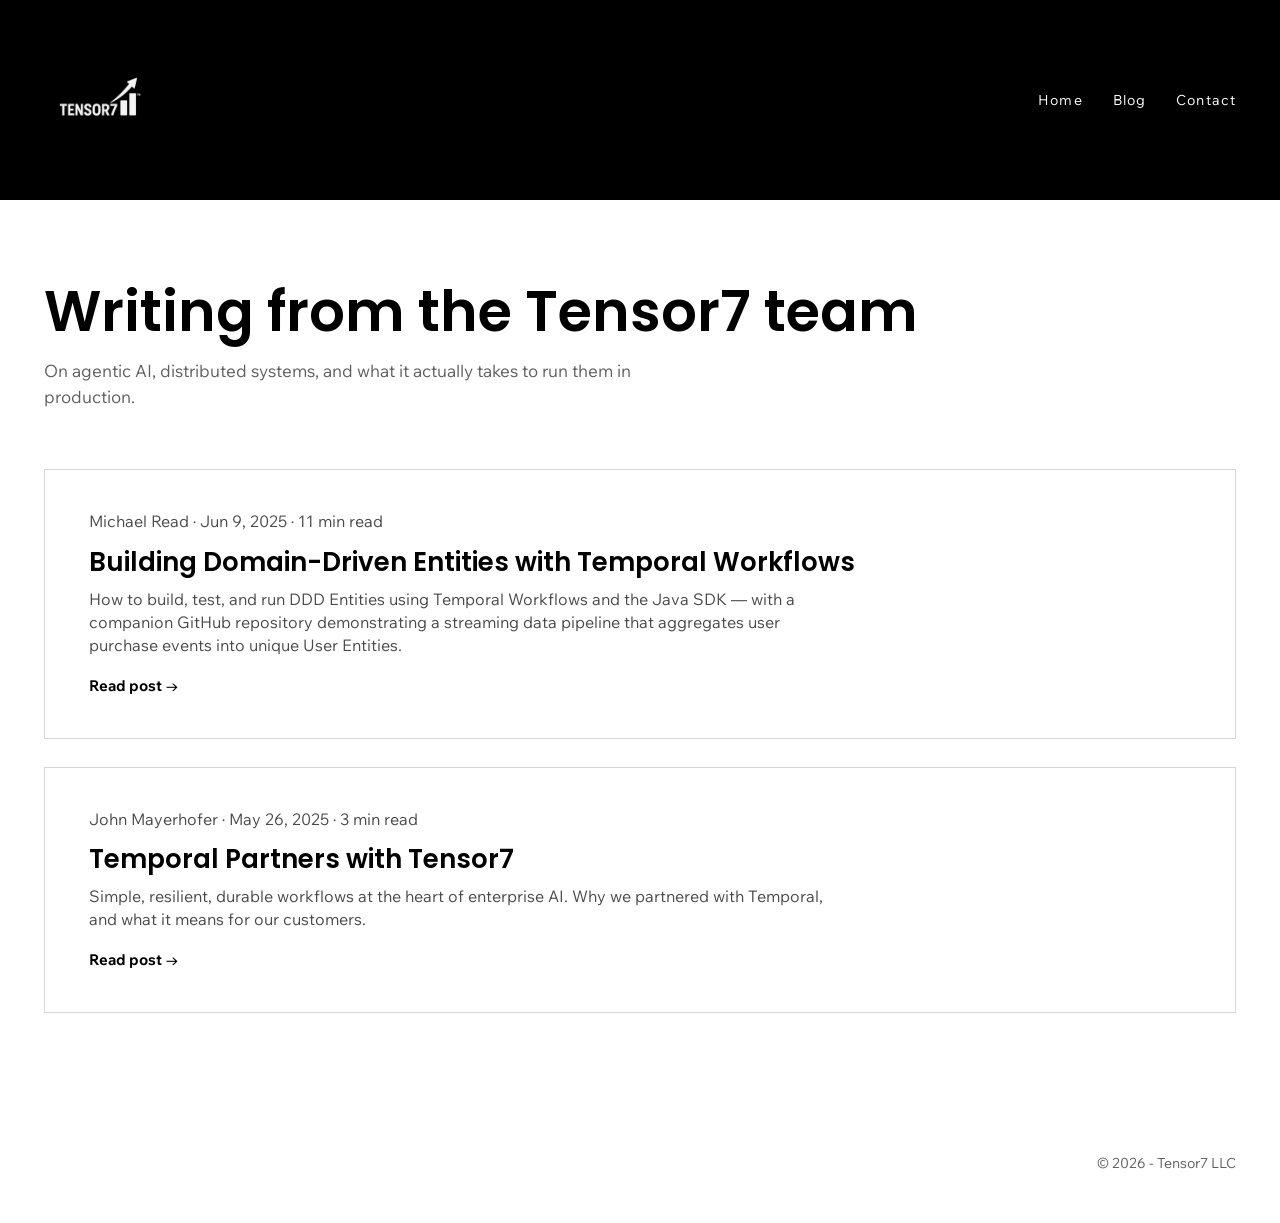
==== blog/index.html @ a32062fd "Initial commit: static Tensor7 site for GitHub Pages Static reproduction of the Wix site at www.tens" ====
<!DOCTYPE html>
<html lang="en">
<head>
  <meta charset="UTF-8">
  <meta name="viewport" content="width=device-width, initial-scale=1.0">
  <title>Blog — Tensor7</title>
  <meta name="description" content="Writing from the Tensor7 team on agentic AI, distributed systems, and building enterprise-grade production systems.">
  <link rel="icon" type="image/png" href="../images/tensor7-logo.png">
  <link rel="preconnect" href="https://fonts.googleapis.com">
  <link rel="preconnect" href="https://fonts.gstatic.com" crossorigin>
  <link href="https://fonts.googleapis.com/css2?family=Poppins:wght@600&family=Wix+Madefor+Text:wght@400;700&display=swap" rel="stylesheet">
  <link rel="stylesheet" href="../styles.css">
</head>
<body>
  <a class="skip-link" href="#main">Skip to content</a>

  <header class="site-header">
    <div class="wrap">
      <a class="brand" href="../index.html" aria-label="Tensor7 home">
        <img src="../images/tensor7-logo.png" alt="Tensor7 logo">
      </a>
      <button class="nav-toggle" aria-label="Toggle navigation" aria-expanded="false" aria-controls="main-nav">
        <span></span><span></span><span></span>
      </button>
      <nav class="main-nav" id="main-nav" aria-label="Main navigation">
        <a href="../index.html">Home</a>
        <a href="index.html">Blog</a>
        <a href="../index.html#contact">Contact</a>
      </nav>
    </div>
  </header>

  <main id="main">
    <div class="blog-header">
      <div class="wrap">
        <h1>Writing from the Tensor7 team</h1>
        <p>On agentic AI, distributed systems, and what it actually takes to run them in production.</p>
      </div>
    </div>

    <div class="wrap">
      <div class="post-list">

        <a class="post-card" href="building-domain-driven-entities-with-temporal-workflows.html">
          <p class="post-meta">Michael Read &middot; Jun 9, 2025 &middot; 11 min read</p>
          <h2>Building Domain-Driven Entities with Temporal Workflows</h2>
          <p>
            How to build, test, and run DDD Entities using Temporal Workflows and
            the Java SDK &mdash; with a companion GitHub repository demonstrating a
            streaming data pipeline that aggregates user purchase events into
            unique User Entities.
          </p>
          <span class="read-more">Read post &rarr;</span>
        </a>

        <a class="post-card" href="temporal-partners-with-tensor7.html">
          <p class="post-meta">John Mayerhofer &middot; May 26, 2025 &middot; 3 min read</p>
          <h2>Temporal Partners with Tensor7</h2>
          <p>
            Simple, resilient, durable workflows at the heart of enterprise AI.
            Why we partnered with Temporal, and what it means for our customers.
          </p>
          <span class="read-more">Read post &rarr;</span>
        </a>

      </div>
    </div>
  </main>

  <footer class="wrap">
    <p class="copyright">&copy; <span id="year">2026</span> - Tensor7 LLC</p>
  </footer>

  <script src="../script.js"></script>
</body>
</html>
---- styles.css ----
/* ============================================================
   Tensor7 — tensor7.ai
   Static reproduction of the original Wix design.
   Headings: Poppins SemiBold. Body: Wix Madefor Text.
   ============================================================ */

:root {
  --black: #000000;
  --white: #ffffff;
  --body-gray: #4a4a4a;
  --muted-gray: #5f5f5f;
  --line-gray: #d6d6d6;
  --link-blue: #3d52d5;
  --heading-font: "Poppins", -apple-system, BlinkMacSystemFont, "Segoe UI", sans-serif;
  --body-font: "Wix Madefor Text", -apple-system, BlinkMacSystemFont, "Segoe UI", Helvetica, Arial, sans-serif;
  --maxw: 1280px;
  --pad: 44px;
}

* { box-sizing: border-box; margin: 0; padding: 0; }

html { scroll-behavior: smooth; }

body {
  font-family: var(--body-font);
  background: var(--white);
  color: var(--black);
  font-size: 17px;
  line-height: 1.5;
  -webkit-font-smoothing: antialiased;
}

img { max-width: 100%; display: block; }

a { color: inherit; }

h1, h2, h3.display {
  font-family: var(--heading-font);
  font-weight: 600;
  line-height: 1.15;
}

.wrap {
  max-width: var(--maxw);
  margin: 0 auto;
  padding-left: var(--pad);
  padding-right: var(--pad);
}

.skip-link {
  position: absolute;
  left: -9999px;
  top: 0;
  background: var(--black);
  color: var(--white);
  padding: 8px 16px;
  z-index: 100;
}
.skip-link:focus { left: 0; }

/* ---------- Header ---------- */

.site-header {
  background: var(--black);
  color: var(--white);
}

.site-header .wrap {
  display: flex;
  align-items: center;
  justify-content: space-between;
  min-height: 200px;
  gap: 24px;
}

.brand { display: inline-block; line-height: 0; }
.brand img { height: 112px; width: auto; }

.main-nav {
  display: flex;
  align-items: center;
  gap: 30px;
}

.main-nav a {
  color: var(--white);
  font-size: 14px;
  letter-spacing: 0.08em;
  text-decoration: none;
}
.main-nav a:hover { text-decoration: underline; text-underline-offset: 4px; }

.nav-toggle {
  display: none;
  background: none;
  border: none;
  cursor: pointer;
  padding: 10px;
}
.nav-toggle span {
  display: block;
  width: 24px;
  height: 2px;
  background: var(--white);
  margin: 5px 0;
}

/* ---------- Hero ---------- */

.hero {
  display: grid;
  grid-template-columns: 2fr 3fr;
  min-height: 700px;
}

.hero-media img {
  width: 100%;
  height: 100%;
  object-fit: cover;
}

.hero-copy {
  display: flex;
  flex-direction: column;
  justify-content: center;
  padding: 80px 64px;
}

.hero-copy h1 {
  font-size: clamp(38px, 5.4vw, 69px);
  max-width: 620px;
}

.hero-copy .rule {
  border: none;
  border-top: 2px solid var(--black);
  width: 100%;
  max-width: 580px;
  margin: 34px 0 26px;
}

.hero-copy .lede {
  font-size: 20px;
  font-weight: 700;
  letter-spacing: -0.2px;
  max-width: 560px;
}

.temporal-note {
  margin-top: 56px;
  font-size: 15px;
  color: var(--link-blue);
  max-width: 560px;
}
.temporal-note a { color: var(--link-blue); }

/* ---------- Why Us ---------- */

.why-us {
  background: var(--black);
  color: var(--white);
  display: grid;
  grid-template-columns: 3fr 2fr;
}

.why-us-copy { padding: 90px 64px 90px var(--pad); }

.why-us h2 {
  font-size: clamp(40px, 5vw, 64px);
  margin-bottom: 24px;
}

.why-us .subhead {
  font-family: var(--heading-font);
  font-weight: 600;
  font-size: clamp(19px, 2vw, 24px);
  line-height: 1.4;
  margin-bottom: 34px;
  max-width: 560px;
}

.why-us p {
  font-size: 16.5px;
  color: #e3e3e3;
  max-width: 600px;
  margin-bottom: 20px;
}

.why-us-media img {
  width: 100%;
  height: 100%;
  object-fit: cover;
}

/* ---------- Why Now ---------- */

.why-now {
  display: grid;
  grid-template-columns: 2fr 3fr;
}

.why-now-media img {
  width: 100%;
  height: 100%;
  object-fit: cover;
}

.why-now-copy {
  background: var(--black);
  color: var(--white);
  padding: 90px 64px;
}

.why-now h2 {
  font-size: clamp(40px, 5vw, 64px);
  margin-bottom: 14px;
}

.why-now .subhead {
  font-family: var(--heading-font);
  font-weight: 600;
  font-size: 22px;
  margin-bottom: 30px;
}

.why-now p {
  font-size: 16.5px;
  color: #ececec;
  max-width: 620px;
  margin-bottom: 20px;
}

.why-now a { color: var(--white); }

/* ---------- What do we do ---------- */

.what { padding: 100px 0 90px; }

.what h2 {
  font-size: clamp(40px, 5vw, 64px);
  margin-bottom: 34px;
}

.what .intro {
  font-size: 20px;
  margin-bottom: 14px;
}
.what .intro strong { letter-spacing: -0.2px; }

.what .intro-sub {
  font-size: 18px;
  margin-bottom: 56px;
}

.service-row {
  display: grid;
  grid-template-columns: 290px 1fr;
  gap: 40px;
  border: 1px solid var(--line-gray);
  padding: 46px 44px;
}
.service-row + .service-row { border-top: none; }

.service-row h3 {
  font-family: var(--heading-font);
  font-weight: 600;
  font-size: clamp(26px, 2.6vw, 34px);
  line-height: 1.2;
}

.service-row h4 {
  font-size: 16px;
  font-weight: 700;
  margin-bottom: 12px;
}

.service-row p {
  font-size: 15px;
  color: var(--body-gray);
  max-width: 560px;
}

/* ---------- Stats ---------- */

.stats-section {
  display: grid;
  grid-template-columns: 5fr 6fr;
  gap: 60px;
  align-items: center;
  padding: 40px var(--pad) 100px;
  max-width: var(--maxw);
  margin: 0 auto;
}

.stats-media img { width: 100%; height: auto; }

.stat { margin-bottom: 48px; }
.stat:last-child { margin-bottom: 0; }

.stat .num {
  font-family: var(--heading-font);
  font-weight: 600;
  font-size: clamp(44px, 4.5vw, 60px);
  line-height: 1.1;
  margin-bottom: 10px;
}

.stat .label {
  background: var(--black);
  color: var(--white);
  font-weight: 700;
  font-size: 18px;
  padding: 9px 18px;
  max-width: 450px;
}

/* ---------- How we Engage ---------- */

.engage { padding: 40px 0 90px; }

.engage h2 {
  font-size: clamp(40px, 5vw, 64px);
  margin-bottom: 64px;
}

.engage-step {
  display: grid;
  grid-template-columns: 100px 1fr;
  gap: 30px;
  align-items: start;
  max-width: 860px;
  margin: 0 auto 60px;
}

.engage-step .num {
  background: var(--black);
  color: var(--white);
  font-family: var(--heading-font);
  font-weight: 600;
  font-size: 56px;
  line-height: 1;
  width: 100px;
  height: 100px;
  display: flex;
  align-items: center;
  justify-content: center;
}

.engage-step h3 {
  font-family: var(--heading-font);
  font-weight: 600;
  font-size: 24px;
  margin-bottom: 10px;
}

.engage-step p {
  font-size: 15px;
  color: var(--body-gray);
  max-width: 620px;
}

/* ---------- Clients ---------- */

.clients { padding: 20px 0 0; }

.clients h2 {
  font-size: clamp(30px, 3.8vw, 48px);
  margin-bottom: 60px;
}

.client-logos {
  display: grid;
  grid-template-columns: repeat(4, 1fr);
  gap: 60px 40px;
  align-items: center;
  justify-items: center;
  margin-bottom: 90px;
}

.client-logos img {
  max-height: 110px;
  max-width: 240px;
  width: auto;
  height: auto;
  object-fit: contain;
}

.clients-photo img {
  width: 100%;
  height: auto;
}

/* ---------- Contact ---------- */

.contact { padding: 100px 0 60px; }

.contact .contact-grid {
  display: grid;
  grid-template-columns: 3fr 2fr;
  gap: 70px;
  align-items: start;
}

.contact h2 {
  font-size: clamp(40px, 5vw, 64px);
  margin-bottom: 30px;
}

.contact .contact-lede {
  font-size: 18px;
  margin-bottom: 36px;
  max-width: 540px;
}

.contact-details p {
  font-size: 16px;
  margin-bottom: 10px;
}

.contact-details .email {
  font-family: var(--heading-font);
  font-weight: 600;
  font-size: clamp(22px, 2.6vw, 32px);
  margin: 18px 0 26px;
  display: inline-block;
  color: var(--black);
}

.contact-box {
  background: var(--black);
  color: var(--white);
  padding: 44px 40px;
}

.contact-box p { font-size: 15.5px; margin-bottom: 12px; }
.contact-box .org { font-weight: 700; }
.contact-box a { color: var(--white); }

.copyright {
  text-align: right;
  font-size: 13.5px;
  color: var(--muted-gray);
  padding: 40px 0 50px;
}

/* ---------- Blog ---------- */

.blog-header { padding: 80px 0 20px; }

.blog-header h1 { font-size: clamp(36px, 5vw, 56px); }

.blog-header p {
  color: var(--muted-gray);
  margin-top: 14px;
  max-width: 620px;
}

.post-list {
  display: grid;
  gap: 28px;
  padding: 40px 0 100px;
}

.post-card {
  display: block;
  border: 1px solid var(--line-gray);
  padding: 40px 44px;
  color: inherit;
  text-decoration: none;
}
.post-card:hover h2 { text-decoration: underline; text-underline-offset: 4px; }

.post-card h2 {
  font-family: var(--heading-font);
  font-weight: 600;
  font-size: 26px;
  margin-bottom: 10px;
}

.post-card p {
  color: var(--body-gray);
  font-size: 15.5px;
  max-width: 760px;
}

.post-meta {
  font-size: 13.5px;
  color: var(--muted-gray);
  margin-bottom: 14px;
}

.post-card .read-more {
  display: inline-block;
  margin-top: 18px;
  font-size: 14.5px;
  font-weight: 700;
}

/* ---------- Article ---------- */

.article { padding: 70px 0 100px; }

.article-inner { max-width: 760px; margin: 0 auto; }

.article h1 {
  font-size: clamp(30px, 4.2vw, 46px);
  margin-bottom: 16px;
}

.article .post-meta { margin-bottom: 44px; }

.article h2 {
  font-family: var(--heading-font);
  font-weight: 600;
  font-size: 28px;
  margin: 48px 0 16px;
}

.article h3 {
  font-family: var(--heading-font);
  font-weight: 600;
  font-size: 20px;
  margin: 36px 0 12px;
}

.article p { color: #222; margin-bottom: 18px; }

.article ul, .article ol {
  margin: 0 0 18px 22px;
  color: #222;
}
.article li { margin-bottom: 8px; }

.article a { color: var(--link-blue); }

.article pre {
  background: #111214;
  color: #e8eaee;
  font-family: "SF Mono", ui-monospace, Menlo, Consolas, monospace;
  font-size: 13.5px;
  line-height: 1.55;
  padding: 20px 24px;
  overflow-x: auto;
  margin: 22px 0;
}

.article code {
  font-family: "SF Mono", ui-monospace, Menlo, Consolas, monospace;
  font-size: 0.9em;
}

.article p code, .article li code {
  background: #f0f0f0;
  padding: 1.5px 6px;
}

.article .about-box {
  margin-top: 56px;
  background: var(--black);
  color: var(--white);
  padding: 32px 36px;
}
.article .about-box h2 { margin: 0 0 14px; font-size: 20px; }
.article .about-box p { font-size: 15px; color: #e3e3e3; margin-bottom: 12px; }
.article .about-box p:last-child { margin-bottom: 0; }
.article .about-box a { color: var(--white); }

.back-link {
  display: inline-block;
  font-size: 14px;
  margin-bottom: 36px;
  color: var(--muted-gray);
}

/* ---------- Responsive ---------- */

@media (max-width: 980px) {
  .hero,
  .why-us,
  .why-now { grid-template-columns: 1fr; }

  .hero-media { order: -1; max-height: 420px; overflow: hidden; }
  .why-now-media { max-height: 420px; overflow: hidden; }

  .why-us-media { display: none; }

  .stats-section { grid-template-columns: 1fr; padding-top: 0; }

  .contact .contact-grid { grid-template-columns: 1fr; }

  .client-logos { grid-template-columns: repeat(2, 1fr); gap: 44px 24px; }

  .service-row { grid-template-columns: 1fr; gap: 16px; padding: 36px 28px; }
}

@media (max-width: 680px) {
  :root { --pad: 24px; }

  .site-header .wrap { min-height: 100px; }
  .brand img { height: 64px; }

  .nav-toggle { display: block; }
  .main-nav {
    display: none;
    position: absolute;
    top: 100px;
    left: 0;
    right: 0;
    z-index: 50;
    flex-direction: column;
    align-items: flex-start;
    gap: 0;
    background: var(--black);
    padding: 8px 0 16px;
  }
  .main-nav.open { display: flex; }
  .main-nav a { width: 100%; padding: 14px 24px; font-size: 16px; }
  .site-header { position: relative; }

  .hero-copy { padding: 56px var(--pad); }
  .why-us-copy, .why-now-copy { padding: 64px var(--pad); }

  .engage-step { grid-template-columns: 72px 1fr; gap: 20px; }
  .engage-step .num { width: 72px; height: 72px; font-size: 40px; }

  .post-card { padding: 28px 24px; }

  .copyright { text-align: center; }
}
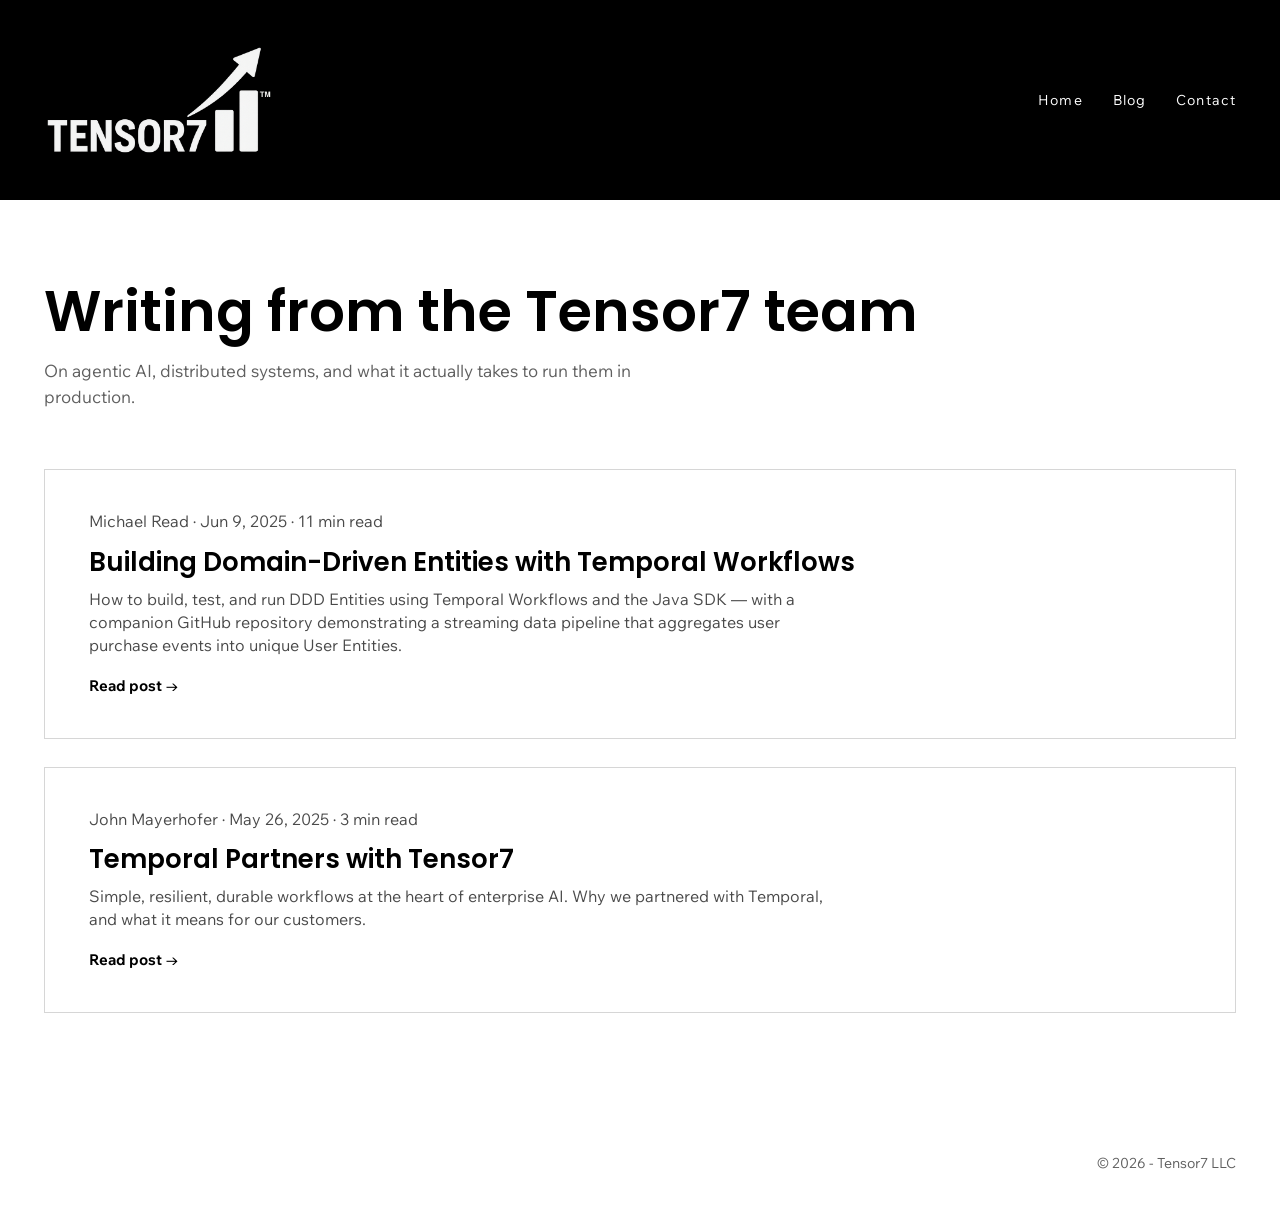
==== commit 18ce33b2: "Add T7 monogram favicon Generated favicon.ico (16/32/48) and apple-touch-icon (180px) — dark T7 in P" ====
--- a/blog/index.html
+++ b/blog/index.html
@@ -5,7 +5,8 @@
   <meta name="viewport" content="width=device-width, initial-scale=1.0">
   <title>Blog — Tensor7</title>
   <meta name="description" content="Writing from the Tensor7 team on agentic AI, distributed systems, and building enterprise-grade production systems.">
-  <link rel="icon" type="image/png" href="../images/tensor7-logo.png">
+  <link rel="icon" href="/favicon.ico" sizes="48x48">
+  <link rel="apple-touch-icon" href="/apple-touch-icon.png">
   <link rel="preconnect" href="https://fonts.googleapis.com">
   <link rel="preconnect" href="https://fonts.gstatic.com" crossorigin>
   <link href="https://fonts.googleapis.com/css2?family=Poppins:wght@600&family=Wix+Madefor+Text:wght@400;700&display=swap" rel="stylesheet">
--- a/styles.css
+++ b/styles.css
@@ -73,8 +73,8 @@
   gap: 24px;
 }
 
-.brand { display: inline-block; line-height: 0; }
-.brand img { height: 112px; width: auto; }
+.brand { display: inline-block; line-height: 0; flex-shrink: 0; }
+.brand img { height: 112px; width: auto; max-width: none; }
 
 .main-nav {
   display: flex;
@@ -596,7 +596,7 @@
 @media (max-width: 680px) {
   :root { --pad: 24px; }
 
-  .site-header .wrap { min-height: 100px; }
+  .site-header .wrap { min-height: 110px; }
   .brand img { height: 64px; }
 
   .nav-toggle { display: block; }
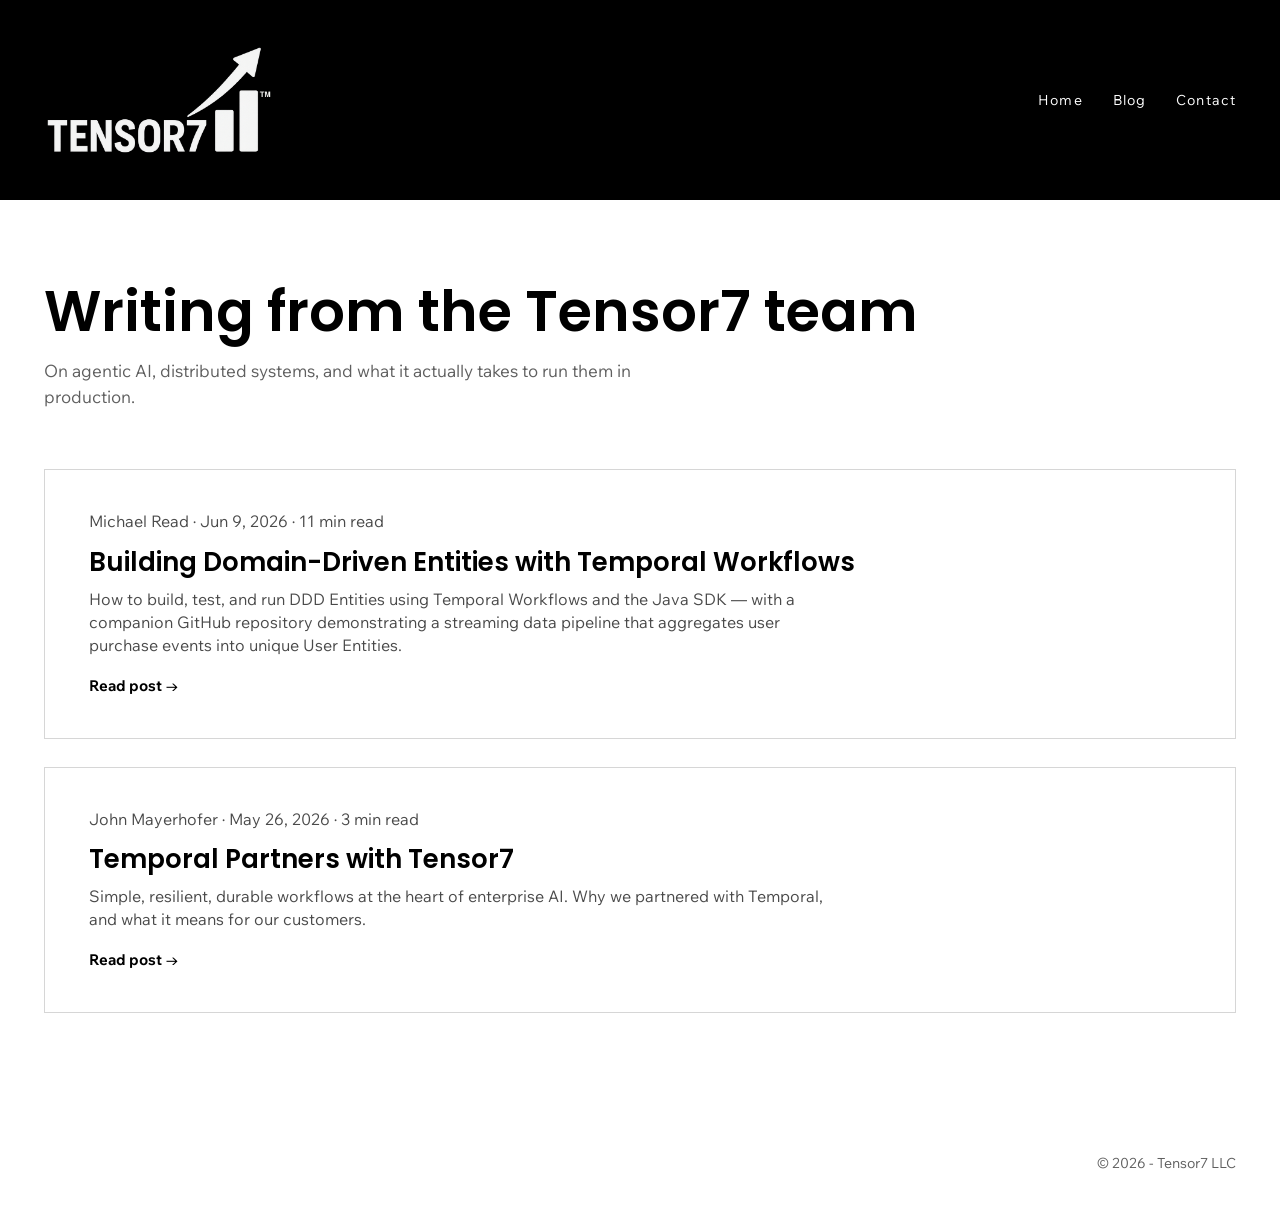
==== commit 639697b0: "Correct blog post dates to 2026 Co-Authored-By: Claude Fable 5 <noreply@anthropic.com>" ====
--- a/blog/index.html
+++ b/blog/index.html
@@ -43,7 +43,7 @@
       <div class="post-list">
 
         <a class="post-card" href="building-domain-driven-entities-with-temporal-workflows.html">
-          <p class="post-meta">Michael Read &middot; Jun 9, 2025 &middot; 11 min read</p>
+          <p class="post-meta">Michael Read &middot; Jun 9, 2026 &middot; 11 min read</p>
           <h2>Building Domain-Driven Entities with Temporal Workflows</h2>
           <p>
             How to build, test, and run DDD Entities using Temporal Workflows and
@@ -55,7 +55,7 @@
         </a>
 
         <a class="post-card" href="temporal-partners-with-tensor7.html">
-          <p class="post-meta">John Mayerhofer &middot; May 26, 2025 &middot; 3 min read</p>
+          <p class="post-meta">John Mayerhofer &middot; May 26, 2026 &middot; 3 min read</p>
           <h2>Temporal Partners with Tensor7</h2>
           <p>
             Simple, resilient, durable workflows at the heart of enterprise AI.
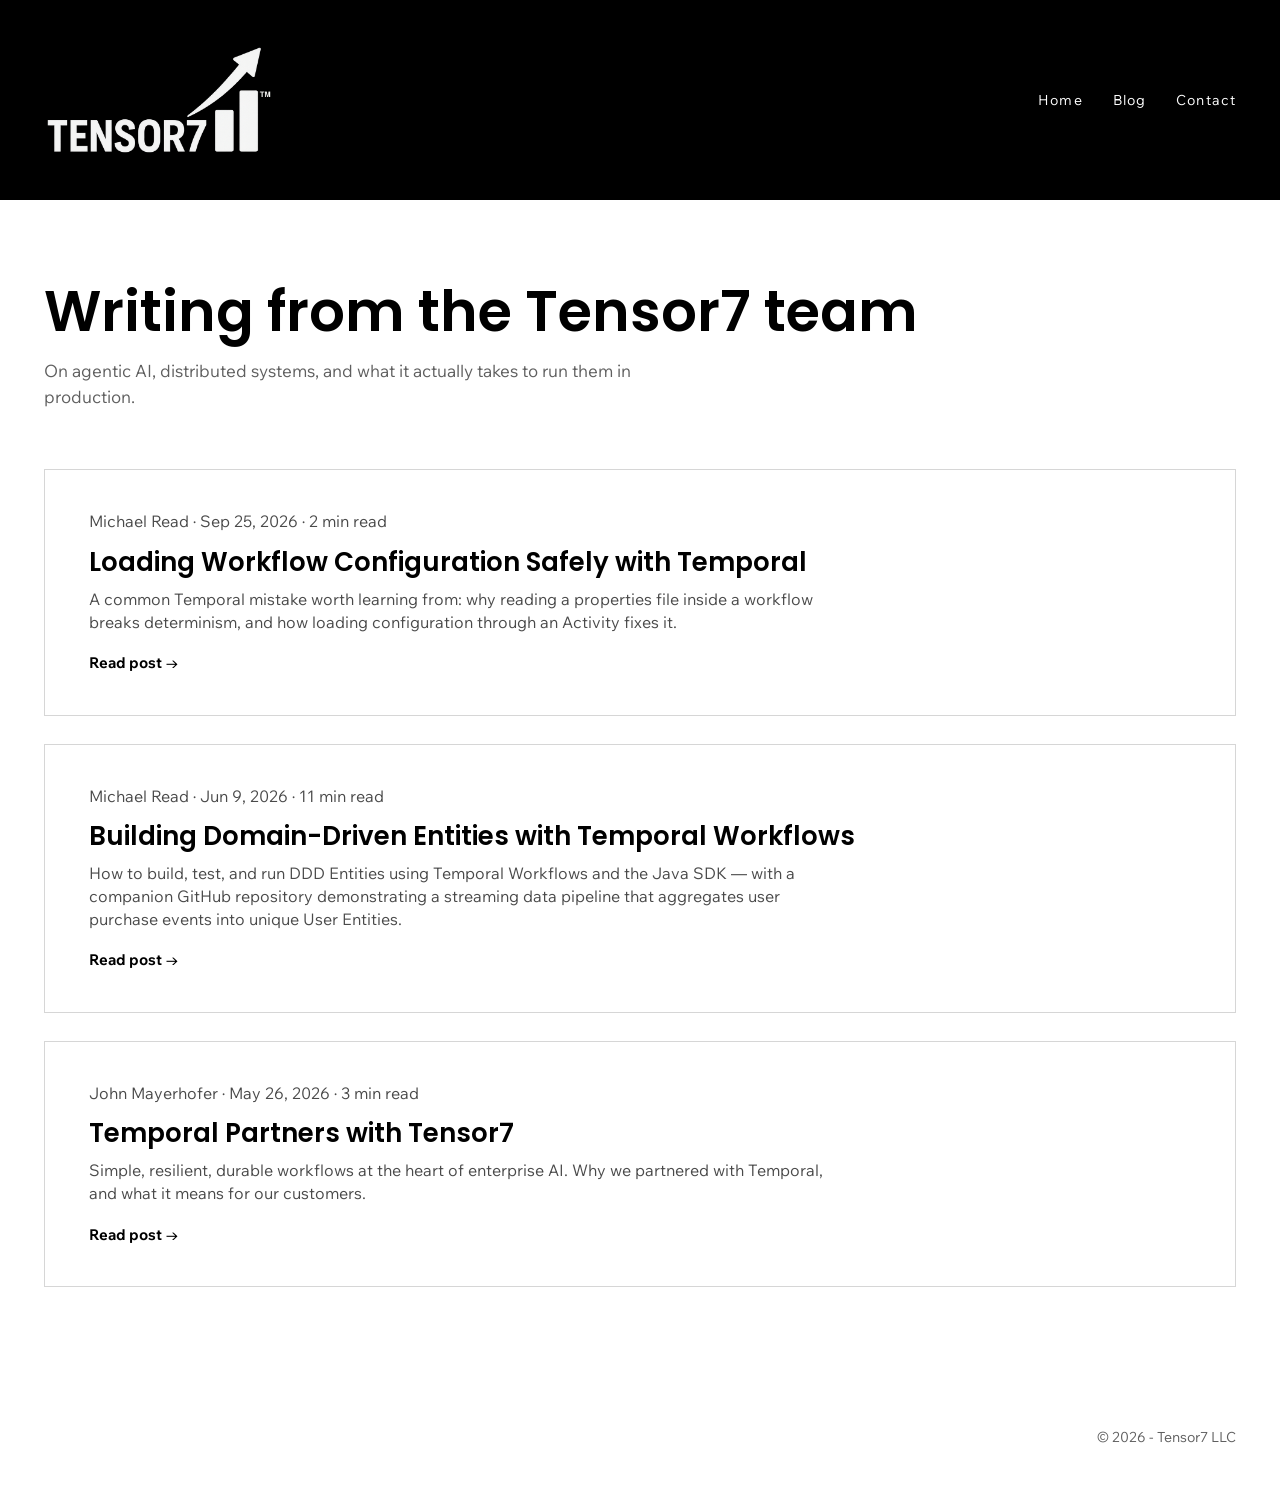
==== commit 27a7b7b2: "Add "Loading Workflow Configuration Safely with Temporal" post Co-Authored-By: Claude Opus 5.5 <nore" ====
--- a/blog/index.html
+++ b/blog/index.html
@@ -11,6 +11,31 @@
   <link rel="preconnect" href="https://fonts.gstatic.com" crossorigin>
   <link href="https://fonts.googleapis.com/css2?family=Poppins:wght@600&family=Wix+Madefor+Text:wght@400;700&display=swap" rel="stylesheet">
   <link rel="stylesheet" href="../styles.css">
+  <link rel="canonical" href="https://www.tensor7.ai/blog/">
+  <meta property="og:site_name" content="Tensor7">
+  <meta property="og:title" content="Blog — Tensor7">
+  <meta property="og:description" content="Writing from the Tensor7 team on agentic AI, distributed systems, and building enterprise-grade production systems.">
+  <meta property="og:type" content="website">
+  <meta property="og:url" content="https://www.tensor7.ai/blog/">
+  <meta property="og:image" content="https://www.tensor7.ai/images/og-image.jpg">
+  <meta property="og:image:width" content="1200">
+  <meta property="og:image:height" content="630">
+  <meta name="twitter:card" content="summary_large_image">
+  <script type="application/ld+json">
+{
+  "@context": "https://schema.org",
+  "@type": "Blog",
+  "name": "Tensor7 Blog",
+  "url": "https://www.tensor7.ai/blog/",
+  "publisher": {
+    "@type": "Organization",
+    "name": "Tensor7",
+    "url": "https://www.tensor7.ai/",
+    "logo": "https://www.tensor7.ai/images/tensor7-logo.png"
+  }
+}
+  </script>
+  <script async src="/analytics.js"></script>
 </head>
 <body>
   <a class="skip-link" href="#main">Skip to content</a>
@@ -41,6 +66,17 @@
 
     <div class="wrap">
       <div class="post-list">
+
+        <a class="post-card" href="loading-workflow-configuration-safely-with-temporal.html">
+          <p class="post-meta">Michael Read &middot; Sep 25, 2026 &middot; 2 min read</p>
+          <h2>Loading Workflow Configuration Safely with Temporal</h2>
+          <p>
+            A common Temporal mistake worth learning from: why reading a
+            properties file inside a workflow breaks determinism, and how loading
+            configuration through an Activity fixes it.
+          </p>
+          <span class="read-more">Read post &rarr;</span>
+        </a>
 
         <a class="post-card" href="building-domain-driven-entities-with-temporal-workflows.html">
           <p class="post-meta">Michael Read &middot; Jun 9, 2026 &middot; 11 min read</p>
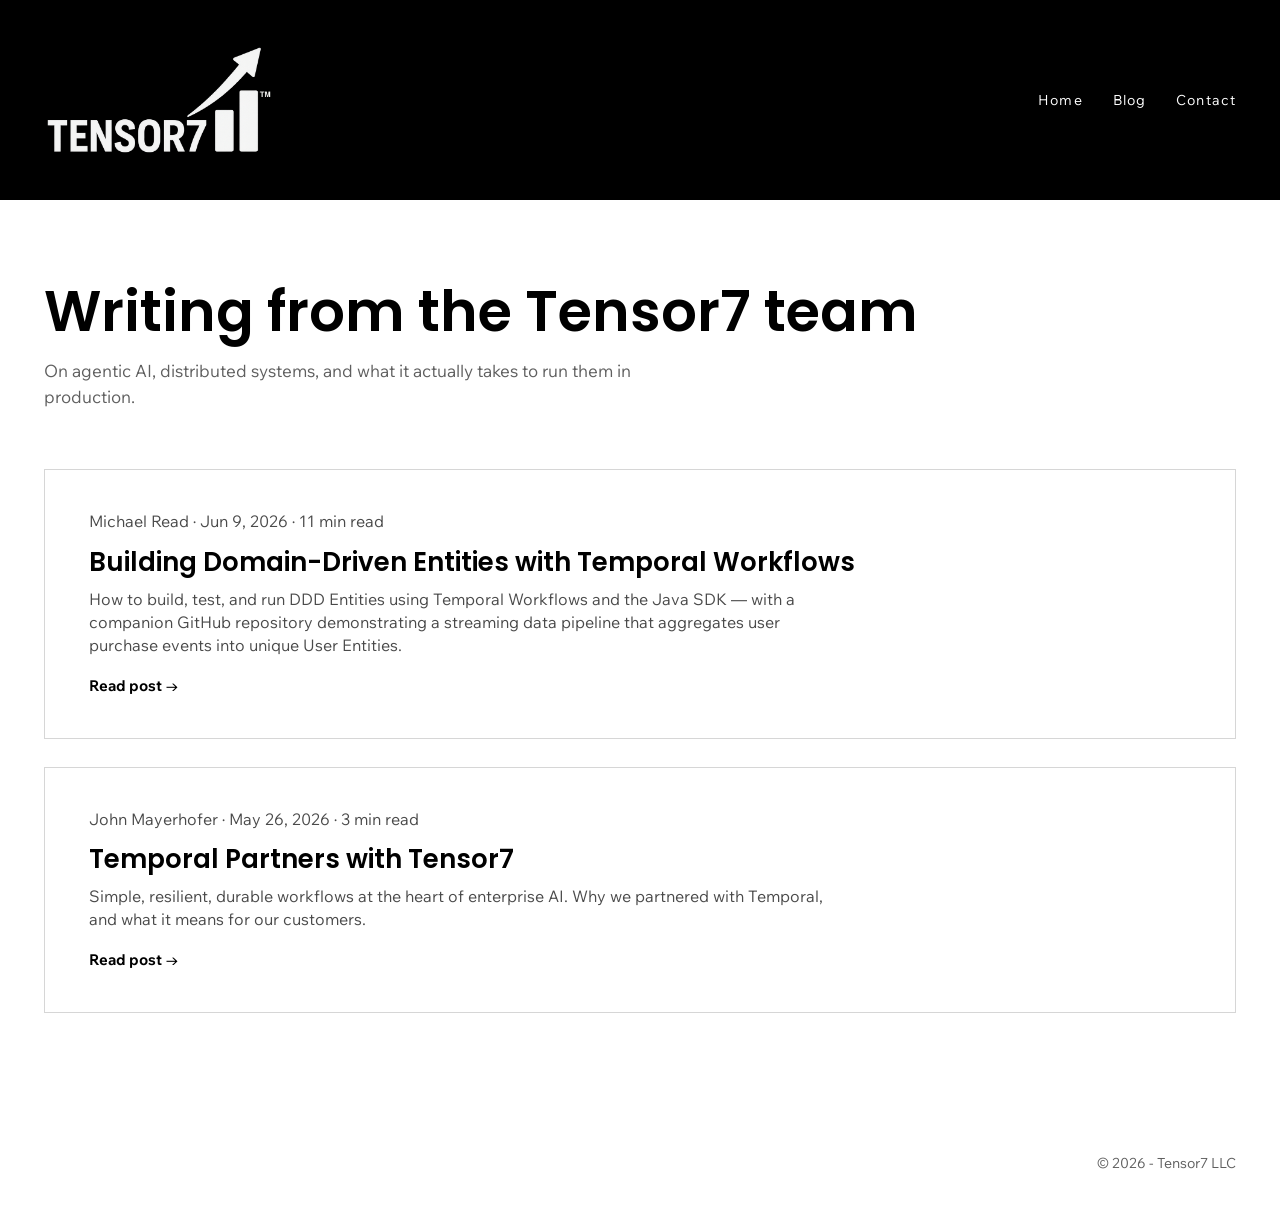
==== commit 0cd6374d: "Add SEO metadata, sitemap, robots.txt, and analytics loader Canonical URLs, Open Graph/Twitter tags," ====
--- a/blog/index.html
+++ b/blog/index.html
@@ -67,17 +67,6 @@
     <div class="wrap">
       <div class="post-list">
 
-        <a class="post-card" href="loading-workflow-configuration-safely-with-temporal.html">
-          <p class="post-meta">Michael Read &middot; Sep 25, 2026 &middot; 2 min read</p>
-          <h2>Loading Workflow Configuration Safely with Temporal</h2>
-          <p>
-            A common Temporal mistake worth learning from: why reading a
-            properties file inside a workflow breaks determinism, and how loading
-            configuration through an Activity fixes it.
-          </p>
-          <span class="read-more">Read post &rarr;</span>
-        </a>
-
         <a class="post-card" href="building-domain-driven-entities-with-temporal-workflows.html">
           <p class="post-meta">Michael Read &middot; Jun 9, 2026 &middot; 11 min read</p>
           <h2>Building Domain-Driven Entities with Temporal Workflows</h2>
